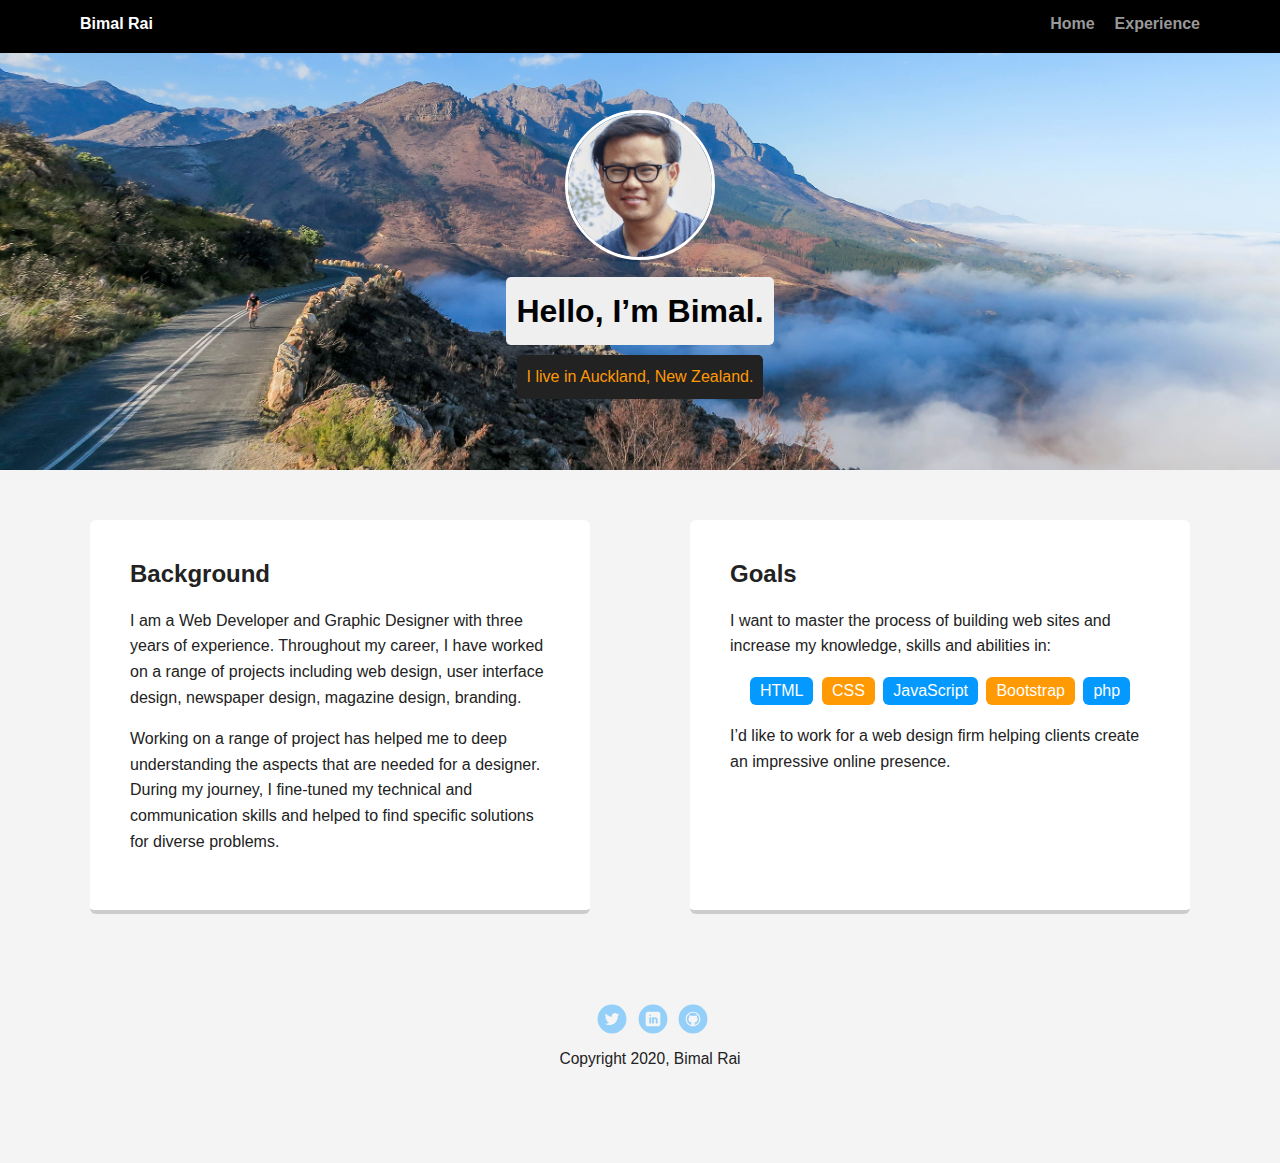
==== index.html @ 156eb922 "Added starter file" ====
<!doctype html>
<html lang="en">
<head>
  <meta charset="utf-8">
  <title>Bimal Rai's Profile</title>
  <meta name="viewport" content="width=device-width, initial-scale=1.0">
  <link rel="stylesheet" href="styles.css">
  <link href="https://fonts.googleapis.com/css?family=Muli%7CRoboto:400,300,500,700,900" rel="stylesheet"></head>
  <body>

    <div class="main-nav">
        <ul class="nav">
          <li class="name">Bimal Rai</li>
          <li><a href="index.html">Home</a></li>
          <li><a href="experience.html">Experience</a></li>
        </ul>
    </div>

    <header>
      <img src="images/me.png" alt="picture of Bimal Rai" class="profile-image">
      <h1 class="tag name">Hello, I’m Bimal.</h1>
      <p class="tag location">I live in Auckland, New Zealand.</p>
    </header>

    <main class="flex">
      <div class="card">
        <h2>Background</h2>
        <p>I am a Web Developer and Graphic Designer with three years
          of experience. Throughout my career, I have worked on
          a range of projects including web design, user interface design,
          newspaper design, magazine design, branding.</p>
        <p>Working on a range of project has helped me to deep
          understanding the aspects that are needed for a designer. During
          my journey, I fine-tuned my technical and communication skills and
          helped to find specific solutions for diverse problems.</p>
      </div> 

      <div class="card">
        <h2>Goals</h2>
        <p>I want to master the process of building web sites and increase my knowledge, skills and abilities in:</p>
        <ul class="skills">
          <li>HTML</li>
          <li>CSS</li>
          <li>JavaScript</li>
          <li>Bootstrap</li>
          <li>php</li>
        </ul>
        <p>I’d like to work for a web design firm helping clients create an impressive online presence.</p>
      </div>

    </main>
    <footer>
      <ul>
        <li><a href="https://twitter.com/" target="_blank" class="social twitter">Twitter</a></li>
        <li><a href="https://www.linkedin.com/" target="_blank" class="social linkedin">LinkedIn</a></li>
        <li><a href="https://github.com/" target="_blank" class="social github">Github</a></li>
      </ul>
      <p class="copyright">Copyright 2020, Bimal Rai</p>
    </footer>
  </body>
  </html>
---- styles.css ----
/* Global Layout Set-up */
* { 
  box-sizing: border-box;
}
  
body {
  margin: 0;
  padding: 0;
  text-align: center;
  font-family: 'Helvetica Neue', sans-serif;
  color: #222;
  background: #F4F4F4;
}
.paraBold{
font-weight: bold;

}
/* Link Styles */

a {
  text-decoration: none;
  color: #999;
}
a:hover {
  color: #6633ff;
}

/* Section Styles */

.main-nav {
  width: 100%;
  background: black;
  min-height: 30px;
  padding: 10px;
  position: fixed;
  text-align: center;
}
.nav {
  display: flex;
  justify-content: space-around;
  font-weight: 700;
  list-style-type: none;
  margin: 0 auto;
  padding: 0;
}

.nav .name {
    display: block;
    margin-right: auto;
    color: white;
}
.nav li {
  padding: 5px 10px 10px 10px;
}
.nav a {
  transition: all .5s;
}
.nav a:hover {
  color: white
}

header {
  text-align: center;
  background: url('images/hero_bg.jpg') no-repeat top center ;
  background-size: cover;
  overflow: hidden;
  padding-top: 60px;
}
header {
  line-height: 1.5;
}

#hero_experince{
  text-align: center;
  background: url('images/hammer&nails.jpg') no-repeat top center ;
  background-size: cover;
  overflow: hidden;
  padding-top: 60px;

}

header .profile-image {
  margin-top: 50px;
  width: 150px;
  height: 150px;
  border-radius: 50%;
  border: 3px solid white;
  transition: all .5s;
}
header .profile-image:hover {
  transform: scale(1.2) rotate(5deg);
}
.tag {
  background-color: #efefef;
  color: black;
  padding: 10px;
  border-radius: 5px;
  display: table;
  margin: 10px auto;
} 
.location {
  background-color: #222;
  color: #ff9904;
}
.card {
  margin: 30px;
  padding: 20px 40px 40px;
  max-width: 500px;
  text-align: left;
  background: #fff;
  border-bottom: 4px solid #ccc;
  border-radius: 6px;
  transition: all .5s;
}
.card:hover {
  border-color: #ff99ff;
}

ul.skills {
  padding: 0;
  text-align: center;
}

.skills li {
  border-radius: 6px;
  display: inline-block;
  background: #ff9904;
  color: white;
  padding: 5px 10px;
  margin: 2px;
}

.skills li:nth-child(odd) {
  background: #0399ff;
}

footer {
  width: 100%;
  min-height: 30px;
  padding: 20px 0 40px 20px;
}

footer .copyright {
  top: -8px;
  font-size: .75em;
}

footer ul {
  list-style-type: none;
  margin: 0;
  padding: 0;
}

footer ul li {
  display: inline-block;
}

a.social {
  display: inline-block;
  text-indent: -9999px;
  margin-left: 5px;
  width: 30px;
  height: 30px;
  background-size: 30px 30px;
  opacity: .4;
  transition: all .5s;
}
a.twitter {
  background-image: url(images/twitter.svg);
}
a.linkedin {
  background-image: url(images/linkedin.svg);
}
a.github {
  background-image: url(images/github.svg);
}
a.social:hover {
  opacity: 50 ;
}
.clearfix {
  clear: both;
}

/* Styles for larger screens */
@media screen and (min-width: 720px) {
  
  .flex {
      display: -ms-flexbox;      /* TWEENER - IE 10 */
      display: flex; 
      max-width: 1200px;
      -ms-flex-pack: distribute;
      justify-content: space-around;
      margin: 0 auto;
  }

  header {
    min-height: 470px;
  }

  .nav {
    max-width: 1200px;
    padding: 0 30px;
  }


  main {
    padding-top: 20px;
  }

  main p {
    line-height: 1.6em;
  }

  footer {
    font-size: 1.3em;
    max-width: 1200px;
    margin: 40px auto;
    
  }

}
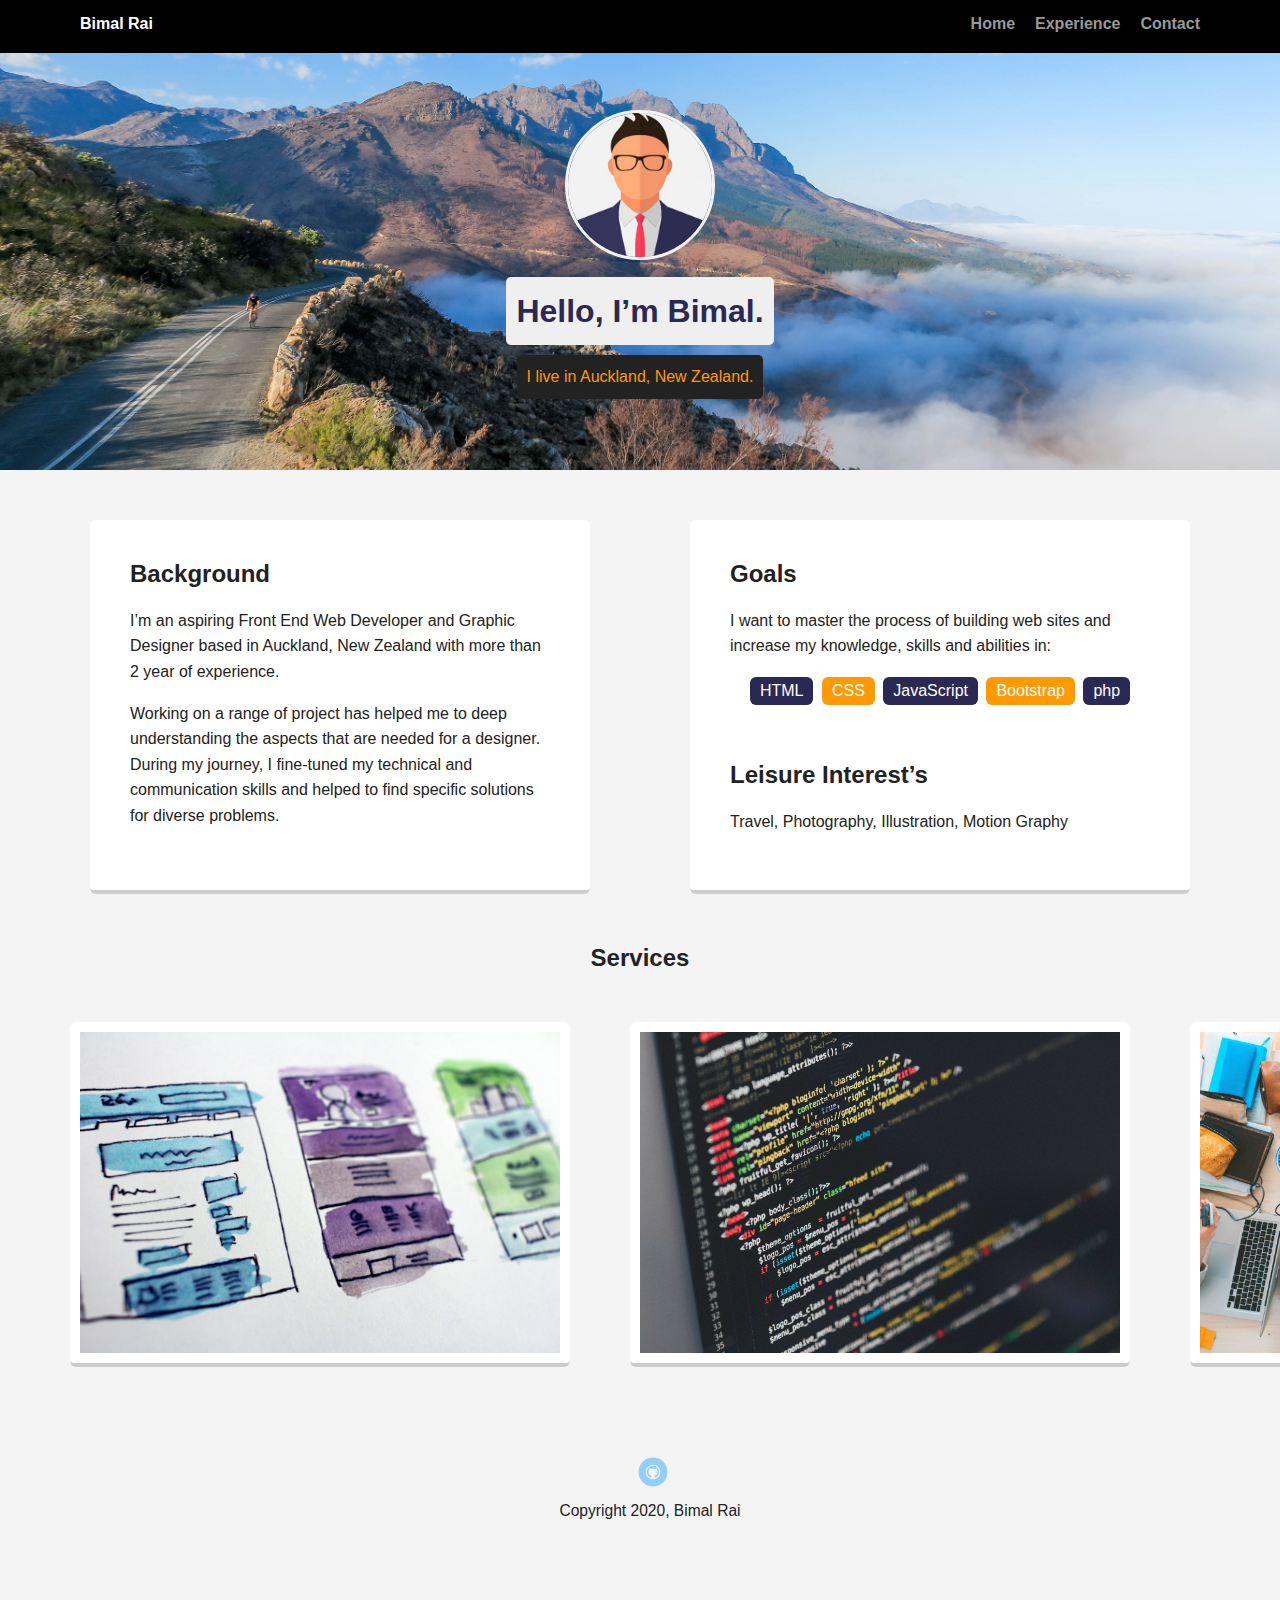
==== commit b30fc695: "updated project" ====
--- a/index.html
+++ b/index.html
@@ -8,52 +8,58 @@
   <link href="https://fonts.googleapis.com/css?family=Muli%7CRoboto:400,300,500,700,900" rel="stylesheet"></head>
   <body>
 
-    <div class="main-nav">
+    <nav class="main-nav">
         <ul class="nav">
           <li class="name">Bimal Rai</li>
           <li><a href="index.html">Home</a></li>
           <li><a href="experience.html">Experience</a></li>
+          <li><a href="contact.html">Contact</a></li>
         </ul>
-    </div>
+    </nav>
 
     <header>
-      <img src="images/me.png" alt="picture of Bimal Rai" class="profile-image">
+      <img src="images/pimage.png" alt="Bimal's Picture" class="profile-image">
       <h1 class="tag name">Hello, I’m Bimal.</h1>
       <p class="tag location">I live in Auckland, New Zealand.</p>
     </header>
 
-    <main class="flex">
-      <div class="card">
-        <h2>Background</h2>
-        <p>I am a Web Developer and Graphic Designer with three years
-          of experience. Throughout my career, I have worked on
-          a range of projects including web design, user interface design,
-          newspaper design, magazine design, branding.</p>
-        <p>Working on a range of project has helped me to deep
-          understanding the aspects that are needed for a designer. During
-          my journey, I fine-tuned my technical and communication skills and
-          helped to find specific solutions for diverse problems.</p>
-      </div> 
-
-      <div class="card">
-        <h2>Goals</h2>
-        <p>I want to master the process of building web sites and increase my knowledge, skills and abilities in:</p>
-        <ul class="skills">
-          <li>HTML</li>
-          <li>CSS</li>
-          <li>JavaScript</li>
-          <li>Bootstrap</li>
-          <li>php</li>
-        </ul>
-        <p>I’d like to work for a web design firm helping clients create an impressive online presence.</p>
-      </div>
-
+    <main class="">
+        <div class="flex">
+          <section class="card">
+            <h2>Background</h2>
+            <p>I’m an aspiring Front End Web Developer and Graphic Designer based in Auckland, New Zealand with more than 2 year of experience.</p>
+            <p>Working on a range of project has helped me to deep
+              understanding the aspects that are needed for a designer. During
+              my journey, I fine-tuned my technical and communication skills and
+              helped to find specific solutions for diverse problems.</p>
+          </section> 
+    
+          <section class="card">
+            <h2>Goals</h2>
+            <p>I want to master the process of building web sites and increase my knowledge, skills and abilities in:</p>
+            <ul class="skills">
+              <li>HTML</li>
+              <li>CSS</li>
+              <li>JavaScript</li>
+              <li>Bootstrap</li>
+              <li>php</li>
+            </ul>
+            <br>
+            <h2>Leisure Interest’s</h2>
+            <p>Travel, Photography, Illustration, Motion Graphy</p>
+          </section>
+        </div> 
+        
+        <h2>Services</h2>
+        <div class="flex">
+          <img src="images/g1.jpg" alt="wireframe image" class="gallery">
+          <img src="images/g2.jpg" alt="coding image" class="gallery">
+          <img src="images/g3.jpg" alt="team work image" class="gallery">
+        </div>
     </main>
     <footer>
       <ul>
-        <li><a href="https://twitter.com/" target="_blank" class="social twitter">Twitter</a></li>
-        <li><a href="https://www.linkedin.com/" target="_blank" class="social linkedin">LinkedIn</a></li>
-        <li><a href="https://github.com/" target="_blank" class="social github">Github</a></li>
+        <li><a href="https://github.com/rbimal49" target="_blank" class="social github">Github</a></li>
       </ul>
       <p class="copyright">Copyright 2020, Bimal Rai</p>
     </footer>
--- a/styles.css
+++ b/styles.css
@@ -84,20 +84,21 @@
   width: 150px;
   height: 150px;
   border-radius: 50%;
-  border: 3px solid white;
+  border: 3px solid #f2f2f2;
   transition: all .5s;
 }
 header .profile-image:hover {
-  transform: scale(1.2) rotate(5deg);
+  transform: scale(1.2) rotate(360deg);
 }
 .tag {
   background-color: #efefef;
-  color: black;
+  color: #2b2954;
   padding: 10px;
   border-radius: 5px;
   display: table;
   margin: 10px auto;
-} 
+}
+
 .location {
   background-color: #222;
   color: #ff9904;
@@ -113,7 +114,21 @@
   transition: all .5s;
 }
 .card:hover {
-  border-color: #ff99ff;
+  border-color: #ff9904;
+}
+
+.gallery {
+  margin: 30px;
+  padding: 10px 10px 10px;
+  max-width: 500px;
+  text-align: left;
+  background: #fff;
+  border-bottom: 4px solid #ccc;
+  border-radius: 6px;
+  transition: all .5s;
+}
+.gallery:hover {
+  border-color: #ff9904;
 }
 
 ul.skills {
@@ -131,7 +146,11 @@
 }
 
 .skills li:nth-child(odd) {
-  background: #0399ff;
+  background: #2b2954;
+}
+
+.contact{
+  margin-top: 150px;
 }
 
 footer {
